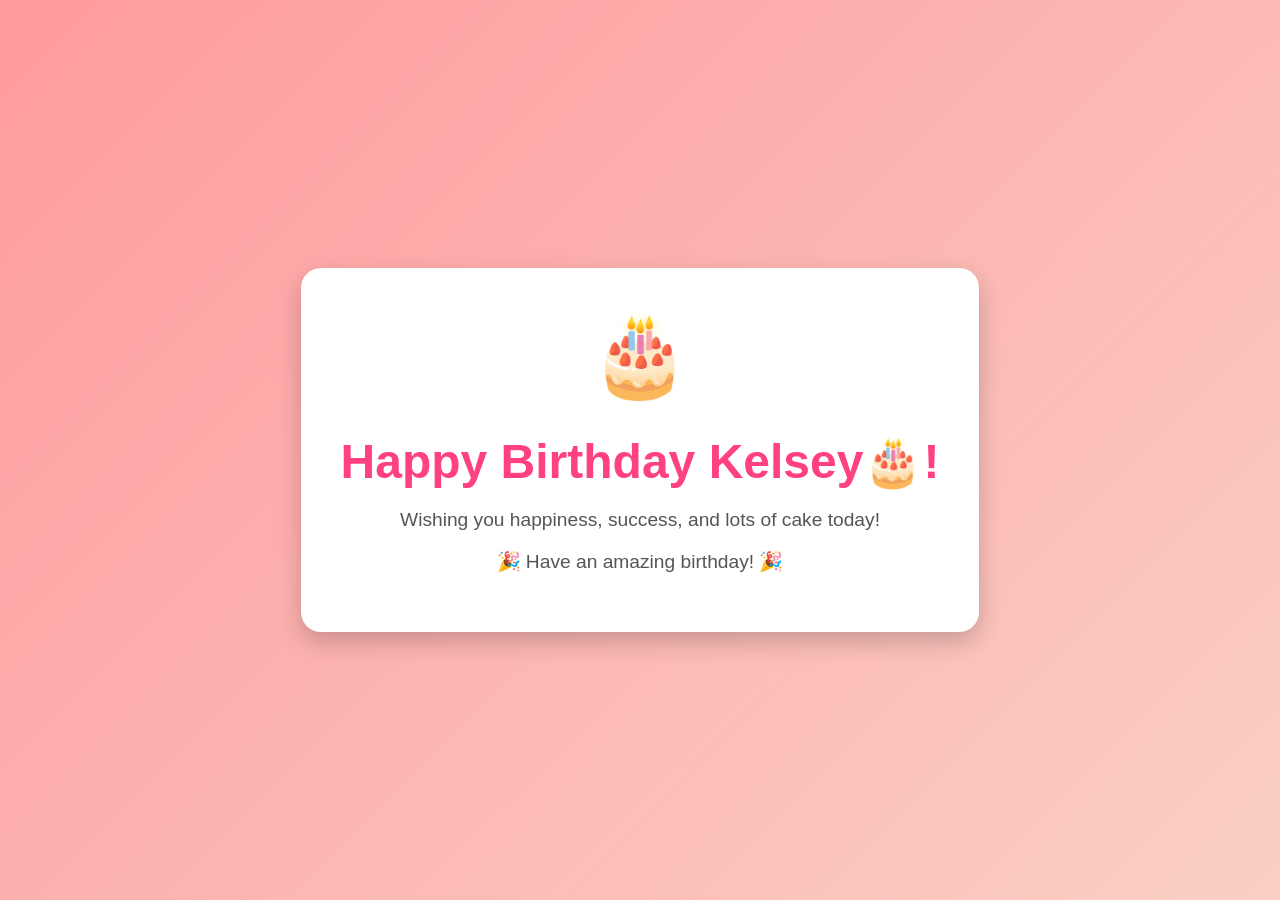
==== Bd/index.html @ ddd01474 "Rename bd.html to index.html" ====
<!DOCTYPE html>
<html lang="en">
<head>
<meta charset="UTF-8">
<meta name="viewport" content="width=device-width, initial-scale=1.0">
<title>Happy Birthday</title>

<style>
body {
    margin: 0;
    height: 100vh;
    display: flex;
    justify-content: center;
    align-items: center;
    background: linear-gradient(135deg, #ff9a9e, #fad0c4);
    font-family: Arial, sans-serif;
}

.card {
    background: white;
    padding: 40px;
    border-radius: 20px;
    text-align: center;
    box-shadow: 0 10px 25px rgba(0,0,0,0.2);
    animation: float 3s ease-in-out infinite;
}

h1 {
    color: #ff4081;
    font-size: 3rem;
    margin-bottom: 10px;
}

p {
    color: #555;
    font-size: 1.2rem;
}

.cake {
    font-size: 80px;
    margin-bottom: 15px;
}

@keyframes float {
    0%, 100% {
        transform: translateY(0);
    }
    50% {
        transform: translateY(-10px);
    }
}
</style>
</head>

<body>

<div class="card">
    <div class="cake">🎂</div>
    <h1>Happy Birthday Kelsey🎂!</h1>
    <p>Wishing you happiness, success, and lots of cake today!</p>
    <p>🎉 Have an amazing birthday! 🎉</p>
</div>

</body>
</html>
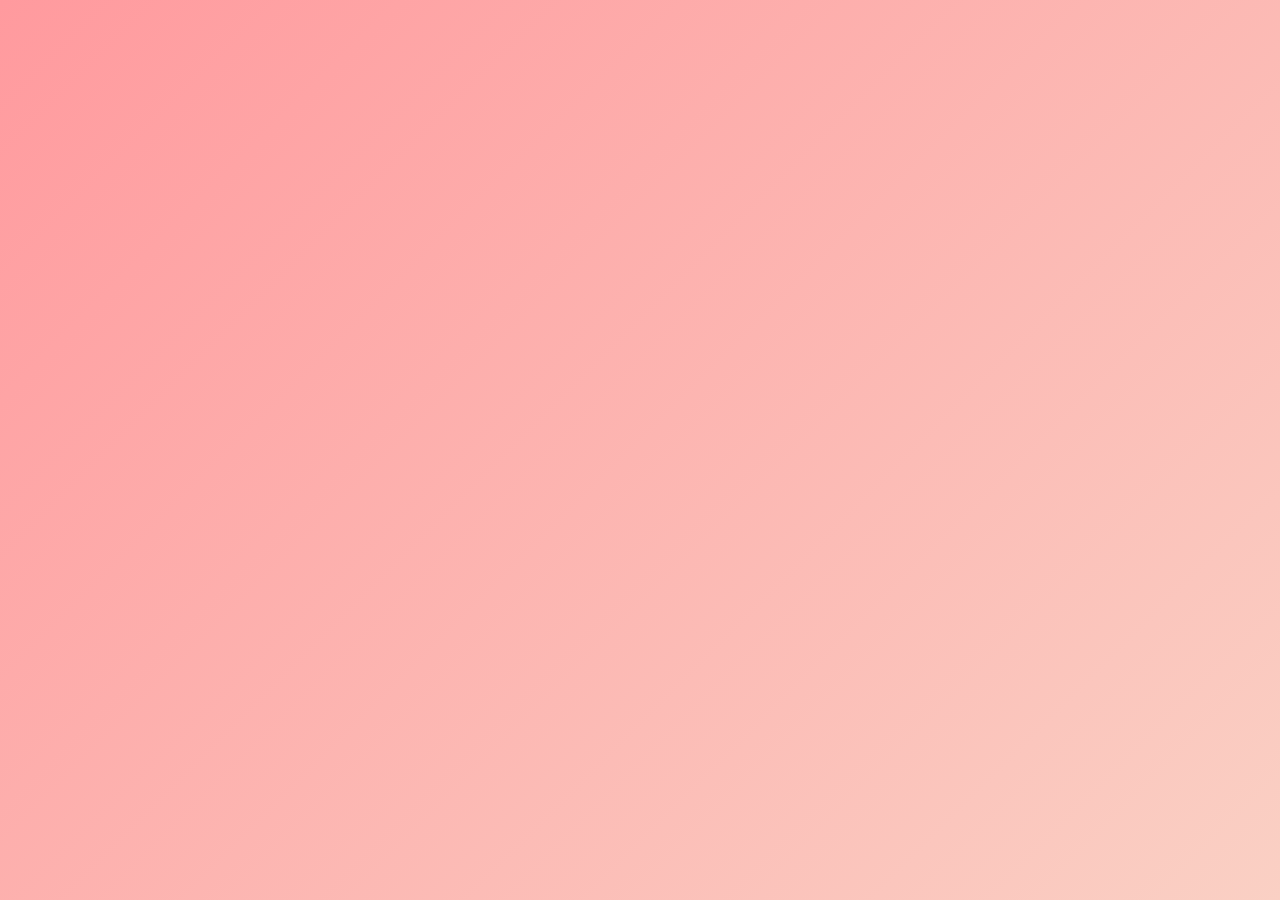
==== commit 1f130637: "Update index.html" ====
--- a/Bd/index.html
+++ b/Bd/index.html
@@ -4,52 +4,9 @@
 <meta charset="UTF-8">
 <meta name="viewport" content="width=device-width, initial-scale=1.0">
 <title>Happy Birthday</title>
+ <link rel="stylesheet" href="style.css">
+<style>
 
-<style>
-body {
-    margin: 0;
-    height: 100vh;
-    display: flex;
-    justify-content: center;
-    align-items: center;
-    background: linear-gradient(135deg, #ff9a9e, #fad0c4);
-    font-family: Arial, sans-serif;
-}
-
-.card {
-    background: white;
-    padding: 40px;
-    border-radius: 20px;
-    text-align: center;
-    box-shadow: 0 10px 25px rgba(0,0,0,0.2);
-    animation: float 3s ease-in-out infinite;
-}
-
-h1 {
-    color: #ff4081;
-    font-size: 3rem;
-    margin-bottom: 10px;
-}
-
-p {
-    color: #555;
-    font-size: 1.2rem;
-}
-
-.cake {
-    font-size: 80px;
-    margin-bottom: 15px;
-}
-
-@keyframes float {
-    0%, 100% {
-        transform: translateY(0);
-    }
-    50% {
-        transform: translateY(-10px);
-    }
-}
-</style>
 </head>
 
 <body>
--- a/Bd/style.css
+++ b/Bd/style.css
@@ -0,0 +1,43 @@
+body {
+    margin: 0;
+    height: 100vh;
+    display: flex;
+    justify-content: center;
+    align-items: center;
+    background: linear-gradient(135deg, #ff9a9e, #fad0c4);
+    font-family: Arial, sans-serif;
+}
+
+.card {
+    background: white;
+    padding: 40px;
+    border-radius: 20px;
+    text-align: center;
+    box-shadow: 0 10px 25px rgba(0,0,0,0.2);
+    animation: float 3s ease-in-out infinite;
+}
+
+h1 {
+    color: #ff4081;
+    font-size: 3rem;
+    margin-bottom: 10px;
+}
+
+p {
+    color: #555;
+    font-size: 1.2rem;
+}
+
+.cake {
+    font-size: 80px;
+    margin-bottom: 15px;
+}
+
+@keyframes float {
+    0%, 100% {
+        transform: translateY(0);
+    }
+    50% {
+        transform: translateY(-10px);
+    }
+}
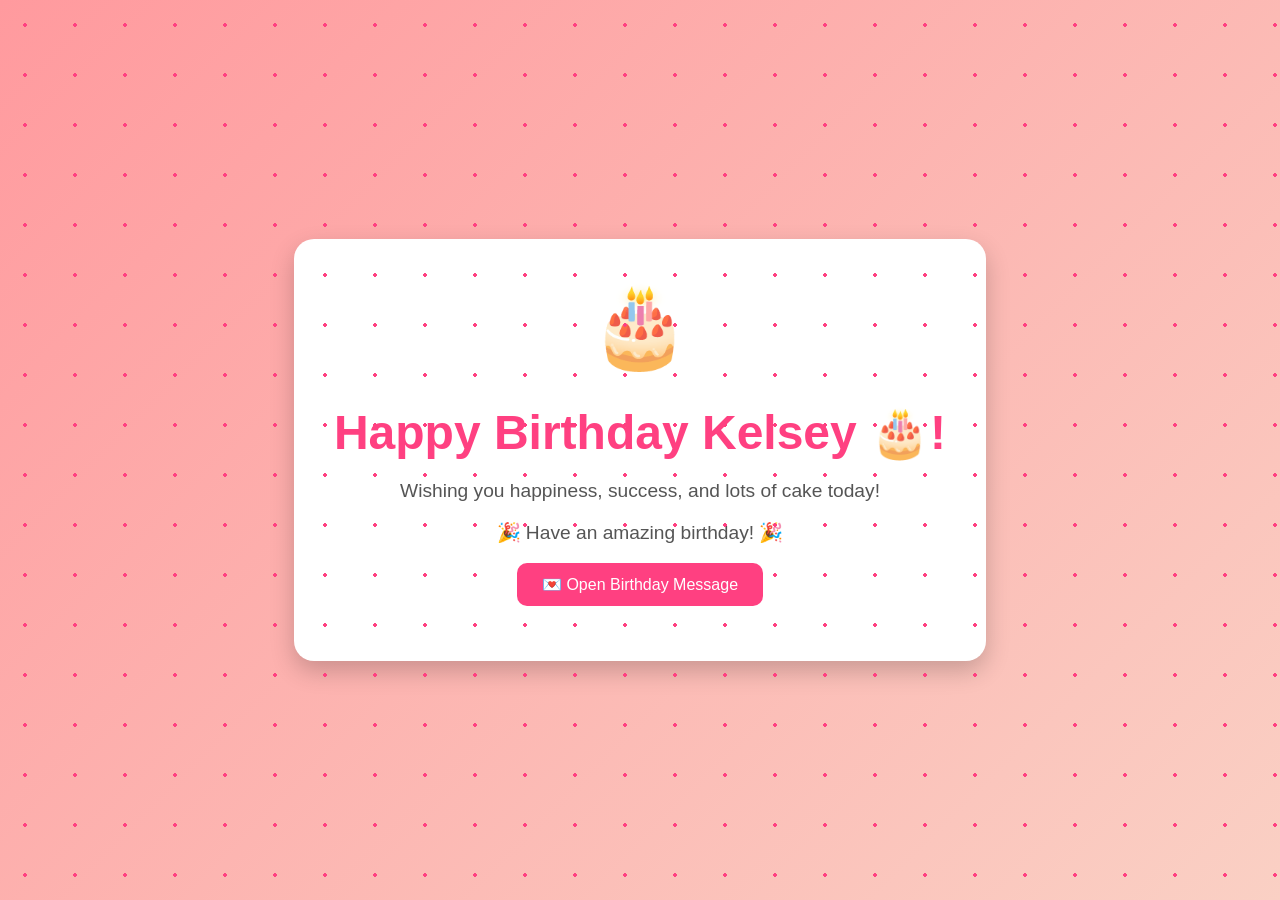
==== commit 5b38dad4: "Enhance birthday page with decorations and message Added balloons, confetti, and a button to display" ====
--- a/Bd/index.html
+++ b/Bd/index.html
@@ -1,22 +1,46 @@
 <!DOCTYPE html>
 <html lang="en">
 <head>
-<meta charset="UTF-8">
-<meta name="viewport" content="width=device-width, initial-scale=1.0">
-<title>Happy Birthday</title>
- <link rel="stylesheet" href="style.css">
-<style>
+    <meta charset="UTF-8">
+    <meta name="viewport" content="width=device-width, initial-scale=1.0">
+    <title>Happy Birthday</title>
 
+    <link rel="stylesheet" href="style.css">
 </head>
+<body>
+           
+    <div class="balloon b1">🎈</div>
+ <div class="balloon b2">🎈</div>
+ <div class="balloon b3">🎈</div>
 
-<body>
+ <div class="confetti"></div>
+ 
+ <div class="card">
+    <div class="cake">🎂</div>
 
-<div class="card">
-    <div class="cake">🎂</div>
-    <h1>Happy Birthday Kelsey🎂!</h1>
+    <h1>Happy Birthday Kelsey 🎂!</h1>
+
     <p>Wishing you happiness, success, and lots of cake today!</p>
+
     <p>🎉 Have an amazing birthday! 🎉</p>
+
+    <button onclick="showMessage()">
+        💌 Open Birthday Message
+    </button>
+
+    <div id="birthdayMessage">
+        <p>
+            Happy Birthday Kelsey! ❤️<br>
+            I hope all your wishes come true and that you have
+            an amazing day filled with happiness and love.
+        </p>
+    </div>
 </div>
 
+<script>
+function showMessage() {
+    document.getElementById("birthdayMessage").style.display = "block";
+}
+</script>
 </body>
 </html>
--- a/Bd/style.css
+++ b/Bd/style.css
@@ -23,6 +23,18 @@
     margin-bottom: 10px;
 }
 
+h1 {
+    animation: glow 1.5s ease-in-out infinite alternate;
+}
+
+@keyframes glow {
+    from {
+        text-shadow: 0 0 10px #ff69b4;
+    }
+    to {
+        text-shadow: 0 0 30px #ff1493;
+    }
+}
 p {
     color: #555;
     font-size: 1.2rem;
@@ -41,3 +53,87 @@
         transform: translateY(-10px);
     }
 }
+
+button {
+    background: #ff4081;
+    color: white;
+    border: none;
+    padding: 12px 25px;
+    border-radius: 10px;
+    cursor: pointer;
+    font-size: 16px;
+    margin-top: 15px;
+}
+
+button:hover {
+    transform: scale(1.05);
+}
+
+#birthdayMessage {
+    margin-top: 20px;
+    padding: 15px;
+    background: #ffe6f0;
+    border-radius: 10px;
+}
+button {
+    display: block;
+    margin: 15px auto;
+    background: #ff4081;
+    color: white;
+    border: none;
+    padding: 12px 25px;
+    border-radius: 10px;
+    cursor: pointer;
+}
+
+#birthdayMessage {
+    display: none;
+    margin: 20px auto;
+    max-width: 300px;
+    text-align: center;
+    padding: 15px;
+    background: #ffe6f0;
+    border-radius: 10px;
+}
+
+.balloon {
+    position: fixed;
+    bottom: -100px;
+    font-size: 50px;
+    animation: floatUp 8s linear infinite;
+}
+
+.b1 { left: 10%; }
+.b2 { left: 50%; animation-delay: 2s; }
+.b3 { left: 80%; animation-delay: 4s; }
+
+@keyframes floatUp {
+    from { transform: translateY(0); }
+    to { transform: translateY(-120vh); }
+}
+.confetti {
+    position: fixed;
+    width: 100%;
+    height: 100%;
+    pointer-events: none;
+    background-image:
+        radial-gradient(circle, #ff4081 2px, transparent 2px),
+        radial-gradient(circle, #ffd700 2px, transparent 2px),
+        radial-gradient(circle, #00bfff 2px, transparent 2px);
+    background-size: 50px 50px;
+    animation: fall 10s linear infinite;
+}
+
+@keyframes fall {
+    from { background-position: 0 0; }
+    to { background-position: 0 1000px; }
+}
+.cake {
+    animation: bounce 1s infinite;
+}
+
+@keyframes bounce {
+    0%,100% { transform: translateY(0); }
+    50% { transform: translateY(-15px); }
+}
+
